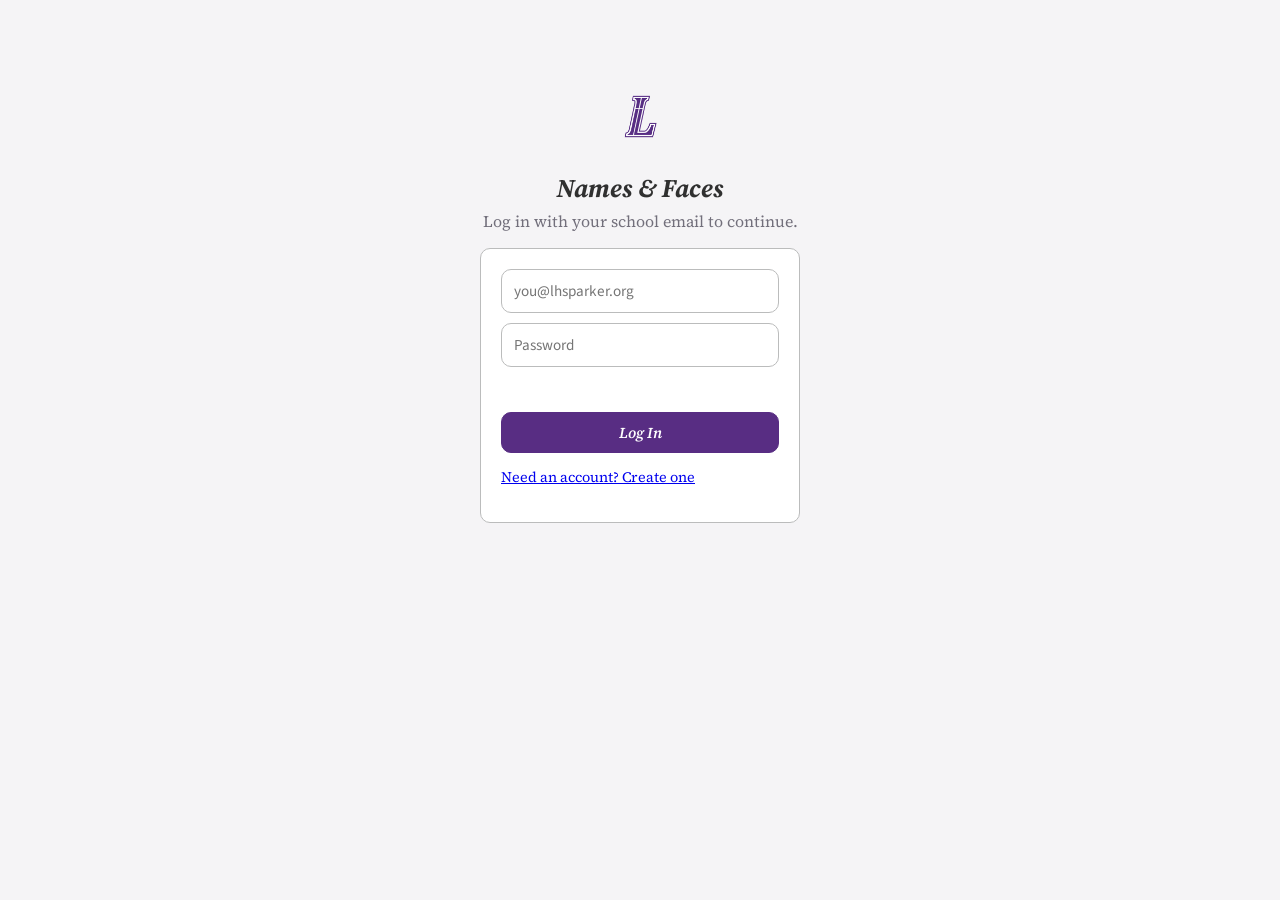
==== index.html @ 2a49c07e "Fix search results hiding a real match behind nickname ties and a 5-result cap Real bug report: sear" ====
<!doctype html>
<html lang="en">
<head>
<meta charset="utf-8">
<title>Names & Faces</title>
<meta name="viewport" content="width=device-width, initial-scale=1">
<link rel="stylesheet" href="style.css">
</head>
<body>
<div id="login-view" class="page login-box hidden">
  <picture>
    <source srcset="assets/logo-white.png" media="(prefers-color-scheme: dark)">
    <img src="assets/logo-purple.png" alt="Lutheran High School" class="brand-mark">
  </picture>
  <h1>Names &amp; Faces</h1>
  <p class="subtitle" id="auth-subtitle">Log in with your school email to continue.</p>
  <div class="card">
    <form id="auth-form">
      <input type="email" id="email" placeholder="you@lhsparker.org" autocomplete="username" required>
      <div style="height:10px;"></div>
      <input type="password" id="password" placeholder="Password" autocomplete="current-password" required>
      <div style="height:10px;"></div>
      <input type="password" id="confirm-password" placeholder="Confirm password" autocomplete="new-password" class="hidden" required>
      <div class="error-msg" id="auth-error"></div>
      <button type="submit" id="auth-submit" style="width:100%; margin-top:10px; justify-content:center;">Log In</button>
    </form>
    <p style="margin-top:14px; font-size:0.9rem;">
      <a href="#" id="auth-toggle">Need an account? Create one</a>
    </p>
  </div>
</div>

<div id="home-view" class="page hidden">
  <div class="topbar">
    <div class="topbar-title">
      <picture>
        <source srcset="assets/logo-white.png" media="(prefers-color-scheme: dark)">
        <img src="assets/logo-purple.png" alt="Lutheran High School" class="brand-mark">
      </picture>
      <div>
        <h1>Names &amp; Faces</h1>
        <p class="subtitle">Pick a deck to study, or build a new one.</p>
      </div>
    </div>
    <div class="topbar-nav">
      <a href="admin.html" id="master-db-link" class="hidden">Master Database</a>
      <a href="users.html" id="manage-users-link" class="hidden">Manage Users</a>
      <a href="#" id="logout-link">Log Out</a>
    </div>
  </div>

  <div class="card">
    <h2 style="margin-top:0;">Find a Student</h2>
    <p class="subtitle" style="margin-bottom:10px;">See what a student looks like, by name. Either field alone is fine.</p>
    <form id="student-search-form" style="display:flex; gap:10px; flex-wrap:wrap;">
      <input type="text" id="search-first-name" placeholder="First name" style="flex:1; min-width:140px;">
      <input type="text" id="search-last-name" placeholder="Last name" style="flex:1; min-width:140px;">
      <button type="submit" style="flex-shrink:0;">Search</button>
    </form>
    <div class="error-msg" id="search-error"></div>
    <div id="search-result"></div>
  </div>

  <div class="grid" id="deck-grid"></div>
</div>

<script src="app.js"></script>
<script>
let mode = "login"; // "login" | "signup"

function setMode(next) {
  mode = next;
  const confirmField = document.getElementById("confirm-password");
  const toggle = document.getElementById("auth-toggle");
  const submit = document.getElementById("auth-submit");
  const subtitle = document.getElementById("auth-subtitle");
  if (mode === "signup") {
    confirmField.classList.remove("hidden");
    confirmField.required = true;
    toggle.textContent = "Have an account? Log in";
    submit.textContent = "Create Account";
    subtitle.textContent = "Create an account with your school email to get started.";
  } else {
    confirmField.classList.add("hidden");
    confirmField.required = false;
    toggle.textContent = "Need an account? Create one";
    submit.textContent = "Log In";
    subtitle.textContent = "Log in with your school email to continue.";
  }
  document.getElementById("auth-error").textContent = "";
}

document.getElementById("auth-toggle").addEventListener("click", (e) => {
  e.preventDefault();
  setMode(mode === "login" ? "signup" : "login");
});

async function render() {
  const loggedIn = !!getToken();
  document.getElementById("login-view").classList.toggle("hidden", loggedIn);
  document.getElementById("home-view").classList.toggle("hidden", !loggedIn);
  if (!loggedIn) return;

  const me = await loadMe();
  document.getElementById("manage-users-link").classList.toggle("hidden", !me.isAdmin);
  document.getElementById("master-db-link").classList.toggle("hidden", !me.isAdmin);

  const decks = await loadDecks();
  const grid = document.getElementById("deck-grid");
  grid.innerHTML =
    decks.map((d) => `
      <div class="deck-tile" data-deck-id="${d.id}">
        <a class="deck-tile-link" href="deck.html?d=${d.id}">${d.label}<small>${d.entryCount} student${d.entryCount === 1 ? "" : "s"}</small></a>
        <div class="deck-tile-actions">
          <a href="deck.html?d=${d.id}" class="btn">Practice</a>
          <a href="deck-view.html?d=${d.id}" class="secondary btn">View All</a>
          <a href="deck-edit.html?d=${d.id}" class="secondary btn">Edit</a>
          <button class="danger delete-deck-btn">Delete</button>
        </div>
      </div>
    `).join("") +
    `<a class="collection-tile all" href="deck-builder.html">+ Create New Deck</a>`;

  grid.querySelectorAll(".delete-deck-btn").forEach((btn) => {
    btn.addEventListener("click", async () => {
      const tile = btn.closest(".deck-tile");
      const deckId = tile.dataset.deckId;
      const label = tile.querySelector(".deck-tile-link").firstChild.textContent.trim();
      if (!confirm(`Delete the deck "${label}"? This cannot be undone.`)) return;
      await apiFetch(`/api/decks/${deckId}`, { method: "DELETE" });
      await loadDecks(true);
      render();
    });
  });
}

document.getElementById("auth-form").addEventListener("submit", async (e) => {
  e.preventDefault();
  const email = document.getElementById("email").value;
  const password = document.getElementById("password").value;
  const errorEl = document.getElementById("auth-error");
  errorEl.textContent = "";

  if (mode === "signup") {
    if (!/^[^\s@]+@lhsparker\.org$/i.test(email)) {
      errorEl.textContent = "Signup is restricted to @lhsparker.org email addresses.";
      return;
    }
    const confirmPassword = document.getElementById("confirm-password").value;
    if (password !== confirmPassword) {
      errorEl.textContent = "Passwords do not match.";
      return;
    }
    if (password.length < 8) {
      errorEl.textContent = "Password must be at least 8 characters.";
      return;
    }
  }

  try {
    const res = await fetch(API_BASE + (mode === "signup" ? "/api/signup" : "/api/login"), {
      method: "POST",
      headers: { "Content-Type": "application/json" },
      body: JSON.stringify({ email, password }),
    });
    const data = await res.json();
    if (!res.ok) {
      errorEl.textContent = data.error || (mode === "signup" ? "Could not create account" : "Login failed");
      return;
    }
    setToken(data.token);
    render();
  } catch (err) {
    errorEl.textContent = "Could not reach the server. Try again.";
  }
});

document.getElementById("logout-link").addEventListener("click", (e) => {
  e.preventDefault();
  logout();
});

// "Find a Student" — best-effort, auto-pick the clear winner; only ask the
// user to choose when it's genuinely ambiguous (a name matching several
// students about equally well). This is a deliberate, scoped exception to
// the app's "no fuzzy matching" default (see similarity() in app.js) — the
// same one deck-edit.js's "Add a Student" search relies on. Matching is
// split into separate first/last queries (matchStudentsByName in app.js) —
// order-independent by construction, tight on last name, broad on first —
// rather than scoring one combined string, which used to score a query
// like "John Stamison" poorly against the stored "Stamison, John" purely
// because of word order.
const CLEAR_MATCH_SCORE = 0.95;
const CLEAR_MATCH_GAP = 0.15;

document.getElementById("student-search-form").addEventListener("submit", async (e) => {
  e.preventDefault();
  const firstQuery = document.getElementById("search-first-name").value.trim();
  const lastQuery = document.getElementById("search-last-name").value.trim();
  const resultEl = document.getElementById("search-result");
  const errorEl = document.getElementById("search-error");
  resultEl.innerHTML = "";
  errorEl.textContent = "";
  if (!firstQuery && !lastQuery) {
    errorEl.textContent = "Enter a first or last name to search.";
    return;
  }
  resultEl.innerHTML = "<p>Searching…</p>";

  const students = await loadMasterStudents();
  const scored = matchStudentsByName(students, { firstQuery, lastQuery });
  const queryLabel = [firstQuery, lastQuery].filter(Boolean).join(" ");

  if (scored.length === 0) {
    resultEl.innerHTML = `<p>No student found matching "${queryLabel}".</p>`;
    return;
  }

  const top = scored[0];
  const second = scored[1];
  // A high top score alone must NOT short-circuit past a close/tied second
  // candidate — two students can both legitimately score a perfect 1.0
  // (e.g. searching last name "Stamison" alone, when two students share
  // that exact last name), and auto-picking one of them would silently
  // hide the other. Only auto-pick when there's no real competitor: no
  // second candidate, a comfortable score gap, or the top is a clearly
  // stronger match than a meaningfully-weaker runner-up.
  const isClear = !second
    || (top.score - second.score) >= CLEAR_MATCH_GAP
    || (top.score >= CLEAR_MATCH_SCORE && second.score < CLEAR_MATCH_SCORE);

  if (isClear) {
    renderStudentResult(resultEl, top.student);
  } else {
    renderCandidatePicker(resultEl, queryLabel, scored);
  }
});

function renderStudentResult(container, student) {
  container.innerHTML = "";
  const list = document.createElement("div");
  list.className = "roster-list";
  container.appendChild(list);
  const card = document.createElement("div");
  card.className = "roster-item";
  card.innerHTML = `<img alt="${student.name}"><div class="name">${student.name}${student.disambiguator ? ` (${student.disambiguator})` : ""}</div>`;
  loadCardImage(card.querySelector("img"), student);
  list.appendChild(card);
  if (!student.hasPhoto) {
    renderAddPhotoControl(card, student.id, () => {
      loadCardImage(card.querySelector("img"), { hasPhoto: true, photoUrl: `/api/master/photo/${student.id}` });
    });
  }
}

// Shows results a page at a time with a "Show More" button, rather than a
// hard cap — a broad first-name search (e.g. "John", which also catches
// nickname-equivalents like "Jack"/"Jonathan") can legitimately match many
// students, and silently truncating to the first few risked hiding the
// one the user actually wanted (found via a real report: dozens of
// same-scoring matches, the desired student wasn't alphabetically early
// enough to make a fixed top-5 cut).
const CANDIDATE_PAGE_SIZE = 10;

function renderCandidatePicker(container, query, scored) {
  container.innerHTML = `<p>${scored.length} student${scored.length === 1 ? "" : "s"} match "${query}" — pick the right one:</p>`;
  const list = document.createElement("div");
  list.className = "roster-list";
  container.appendChild(list);

  const showMoreBtn = document.createElement("button");
  showMoreBtn.type = "button";
  showMoreBtn.className = "secondary hidden";
  showMoreBtn.style.marginTop = "10px";
  container.appendChild(showMoreBtn);

  let shown = 0;
  function showNextPage() {
    for (const { student } of scored.slice(shown, shown + CANDIDATE_PAGE_SIZE)) {
      const item = document.createElement("div");
      item.className = "roster-item";
      item.style.cursor = "pointer";
      item.innerHTML = `<img alt="${student.name}"><div class="name">${student.name}${student.disambiguator ? ` (${student.disambiguator})` : ""}</div>`;
      loadCardImage(item.querySelector("img"), student);
      item.addEventListener("click", () => renderStudentResult(container, student));
      list.appendChild(item);
    }
    shown = Math.min(shown + CANDIDATE_PAGE_SIZE, scored.length);
    const remaining = scored.length - shown;
    showMoreBtn.textContent = `Show More (${remaining} more)`;
    showMoreBtn.classList.toggle("hidden", remaining <= 0);
  }
  showMoreBtn.addEventListener("click", showNextPage);
  showNextPage();
}

setMode("login");
render();
</script>
</body>
</html>
---- style.css ----
@import url("https://fonts.googleapis.com/css2?family=Source+Serif+Pro:ital,wght@0,400;0,600;0,700;1,400;1,600;1,700&family=Source+Sans+Pro:wght@400;600;700&display=swap");

/* Color and type tokens straight from the LuHi Brand Standards (v2025):
   LuHi Purple #582D83, Jet #303030, Grey X11 #BBBCBC, Cultured #F5F4F6,
   plus the secondary set (Thistle/Wisteria/Ultra Violet/Parachute Purple/
   Russian Violet) used only as accents, never as a substitute for purple. */
:root {
  --purple: #582D83;
  --ink: #303030;
  --grey: #BBBCBC;
  --cultured: #F5F4F6;
  --thistle: #D1C9E6;
  --wisteria: #B8A7D6;
  --ultraviolet: #7566A0;
  --parachute: #3F2A56;
  --russianviolet: #2E1A47;

  --bg: var(--cultured);
  --card: #ffffff;
  --text: var(--ink);
  --muted: #726f7b; /* a grey biased toward the purple accent, not a raw grey */
  --accent: var(--purple);
  --accent-hover: var(--parachute);
  --accent-ink: #ffffff;
  --border: var(--grey);
  --focus: var(--ultraviolet);
  --danger: #9c3a3a;
  --danger-border: #c98a8a;
  --radius: 10px;
  --serif: 'Source Serif Pro', Georgia, 'Times New Roman', serif;
  --sans: 'Source Sans Pro', -apple-system, 'Segoe UI', Roboto, sans-serif;
}

@media (prefers-color-scheme: dark) {
  :root {
    --bg: var(--ink);
    --card: #3d3a40;
    --text: #F5F4F6;
    --muted: #b9b2c4;
    --accent-ink: #ffffff;
    --border: #5b5762;
    --focus: var(--thistle);
    --danger: #e69a9a;
    --danger-border: #7a4a4a;
  }
}

* { box-sizing: border-box; }

body {
  margin: 0;
  font-family: var(--serif);
  background: var(--bg);
  color: var(--text);
}

.page {
  max-width: 880px;
  margin: 0 auto;
  padding: 32px 20px 80px;
}

h1 { font-family: var(--serif); font-style: italic; font-weight: 700; font-size: 1.6rem; margin-bottom: 4px; text-wrap: balance; }
h2 { font-family: var(--serif); font-style: italic; font-weight: 600; font-size: 1.2rem; margin: 28px 0 12px; }
p.subtitle { color: var(--muted); margin-top: 0; }

.topbar {
  display: flex;
  justify-content: space-between;
  align-items: center;
  gap: 16px;
  margin-bottom: 24px;
  padding-bottom: 18px;
  border-bottom: 1px solid var(--border);
}

.topbar-title { display: flex; align-items: center; gap: 12px; }
.brand-mark { height: 38px; width: auto; flex-shrink: 0; }

.topbar a { color: var(--ultraviolet); text-decoration: none; font-family: var(--sans); font-weight: 600; font-size: 0.9rem; }
.topbar a:hover { text-decoration: underline; }
@media (prefers-color-scheme: dark) { .topbar a { color: var(--thistle); } }

/* Nav links styled as small, clearly-clickable button pills rather than
   plain colored text — plain links tested as too easy to miss. Compact
   padding/font-size keeps the topbar from growing taller than a single row. */
.topbar-nav { display: flex; align-items: center; gap: 8px; flex-wrap: wrap; }
.topbar-nav a {
  display: inline-flex;
  align-items: center;
  font-weight: 600;
  font-size: 0.82rem;
  padding: 7px 12px;
  border-radius: var(--radius);
  border: 1.5px solid var(--border);
  background: var(--card);
  color: var(--text);
  text-decoration: none;
  transition: background 0.15s, border-color 0.15s, color 0.15s;
}
.topbar-nav a:hover {
  text-decoration: none;
  background: rgba(88,45,131,0.08);
  border-color: var(--accent);
  color: var(--accent);
}
@media (prefers-color-scheme: dark) {
  .topbar-nav a:hover { background: rgba(209,201,230,0.1); border-color: var(--thistle); color: var(--thistle); }
}

button, .btn {
  display: inline-flex;
  align-items: center;
  gap: 6px;
  font-family: var(--serif);
  font-style: italic;
  font-weight: 600;
  background: var(--accent);
  color: var(--accent-ink);
  border: 1.5px solid var(--accent);
  border-radius: var(--radius);
  padding: 9px 16px;
  font-size: 0.95rem;
  cursor: pointer;
  text-decoration: none;
}
button:hover, .btn:hover { background: var(--accent-hover); border-color: var(--accent-hover); }
button.secondary, .btn.secondary { background: transparent; color: var(--text); border-color: var(--border); }
button.secondary:hover { background: rgba(88,45,131,0.07); border-color: var(--text); }
button.danger { background: transparent; color: var(--danger); border-color: var(--danger-border); }
button.danger:hover { background: rgba(156,58,58,0.08); }
button:disabled { opacity: 0.5; cursor: not-allowed; }
button:focus-visible, a:focus-visible, input:focus-visible {
  outline: 2px solid var(--focus); outline-offset: 2px;
}

input[type="text"], input[type="password"], input[type="email"], select {
  font-family: var(--sans);
  padding: 10px 12px;
  border: 1px solid var(--border);
  border-radius: var(--radius);
  background: var(--card);
  color: var(--text);
  font-size: 0.95rem;
  width: 100%;
}

.card {
  background: var(--card);
  border: 1px solid var(--border);
  border-radius: var(--radius);
  padding: 20px;
  margin-bottom: 16px;
}

.grid {
  display: grid;
  grid-template-columns: repeat(auto-fill, minmax(160px, 1fr));
  gap: 14px;
}

.collection-tile {
  display: block;
  background: var(--card);
  border: 1px solid var(--border);
  border-top: 3px solid var(--accent);
  border-radius: var(--radius);
  padding: 20px 14px;
  text-align: center;
  text-decoration: none;
  color: var(--text);
  font-family: var(--serif);
  font-style: italic;
  font-weight: 700;
  transition: box-shadow 0.15s, transform 0.15s;
}
.collection-tile:hover { box-shadow: 0 4px 16px rgba(88,45,131,0.14); transform: translateY(-1px); }
.collection-tile.all { background: var(--accent); border-top-color: var(--accent); color: var(--accent-ink); }
.collection-tile small { display: block; font-family: var(--sans); font-weight: 400; font-style: normal; color: var(--muted); margin-top: 4px; font-size: 0.8rem; }
.collection-tile.all small { color: rgba(255,255,255,0.85); }

.login-box { max-width: 360px; margin: 60px auto 0; text-align: center; }
.login-box .brand-mark { height: 52px; margin-bottom: 4px; }
.login-box .card { text-align: left; }
.error-msg { color: var(--danger); font-family: var(--sans); font-size: 0.9rem; margin-top: 8px; min-height: 1.2em; }

.flashcard { text-align: center; }
.flashcard .frame {
  display: inline-block;
  padding: 14px;
  border-radius: 16px;
  background: linear-gradient(180deg, var(--thistle) 0%, transparent 70%);
}
@media (prefers-color-scheme: dark) {
  .flashcard .frame { background: linear-gradient(180deg, var(--russianviolet) 0%, transparent 70%); }
}
.flashcard img {
  display: block;
  margin: 0 auto;
  max-width: 100%;
  max-height: 380px;
  border-radius: var(--radius);
  border: 1px solid var(--border);
  background: var(--cultured);
}
@supports (height: 1dvh) {
  .flashcard img { max-height: min(380px, 42dvh); }
}
.flashcard .name {
  font-family: var(--serif);
  font-style: italic;
  font-size: 1.4rem;
  font-weight: 700;
  margin-top: 16px;
  min-height: 1.6em;
}
.flashcard .progress { font-family: var(--sans); color: var(--muted); margin-bottom: 12px; font-size: 0.9rem; }
.flashcard .actions { display: flex; justify-content: center; gap: 10px; margin-top: 18px; }

.tabs { display: flex; gap: 4px; border-bottom: 1px solid var(--border); margin-bottom: 20px; }
.tabs button {
  font-family: var(--serif); font-style: italic; font-weight: 600;
  background: none; color: var(--muted); border: none; border-radius: 0;
  border-bottom: 2px solid transparent; padding: 10px 16px;
}
.tabs button.active { color: var(--accent); border-bottom-color: var(--accent); background: none; }
.tabs button:hover { background: none; color: var(--accent-hover); }
@media (prefers-color-scheme: dark) {
  .tabs button.active { color: var(--thistle); border-bottom-color: var(--thistle); }
  .tabs button:hover { color: var(--thistle); }
}

.roster-list { display: grid; grid-template-columns: repeat(auto-fill, minmax(130px, 1fr)); gap: 12px; }
.roster-item { text-align: center; font-family: var(--sans); }
.roster-item img { width: 100%; aspect-ratio: 1; object-fit: cover; border-radius: var(--radius); border: 1px solid var(--border); background: var(--cultured); }
.roster-item .name { font-size: 0.85rem; margin: 6px 0 4px; }

.import-page-status { display: flex; align-items: center; gap: 10px; padding: 6px 0; color: var(--muted); font-family: var(--sans); font-size: 0.9rem; }
.warn { color: #8a5a1f; font-family: var(--sans); font-size: 0.85rem; }
@media (prefers-color-scheme: dark) { .warn { color: #d9a45c; } }

.duplicate-group h4 { font-family: var(--serif); font-style: italic; margin: 0 0 10px; }
.mode-choice { display: flex; flex-direction: column; gap: 6px; margin-bottom: 14px; font-family: var(--sans); font-size: 0.9rem; }
.mode-choice label { display: flex; align-items: center; gap: 6px; }
.mode-choice input { width: auto; }
.duplicate-candidates { display: grid; grid-template-columns: repeat(auto-fill, minmax(130px, 1fr)); gap: 12px; }
.duplicate-candidate { text-align: center; font-family: var(--sans); }
.duplicate-candidate img { width: 100%; aspect-ratio: 1; object-fit: cover; border-radius: var(--radius); border: 1px solid var(--border); background: var(--cultured); }
.duplicate-candidate .name { font-size: 0.85rem; margin: 6px 0 4px; }
.duplicate-candidate label { display: flex; align-items: center; justify-content: center; gap: 5px; font-size: 0.8rem; }
.duplicate-candidate label input { width: auto; }
.duplicate-candidate .disambig-input { font-size: 0.85rem; padding: 6px 8px; }

.match-options { display: flex; flex-direction: column; gap: 8px; margin: 10px 0; }
.match-option { display: flex; align-items: flex-start; gap: 10px; padding: 8px 10px; border: 1px solid var(--border); border-radius: var(--radius); cursor: pointer; font-family: var(--sans); }
.match-option:hover { background: rgba(88,45,131,0.06); }
.match-option input { margin-top: 20px; width: auto; }
.match-option img { width: 48px; height: 48px; object-fit: cover; border-radius: 6px; border: 1px solid var(--border); background: var(--cultured); }

.deck-tile {
  background: var(--card);
  border: 1px solid var(--border);
  border-top: 3px solid var(--accent);
  border-radius: var(--radius);
  padding: 16px 14px;
  display: flex;
  flex-direction: column;
  gap: 10px;
  transition: box-shadow 0.15s;
}
.deck-tile:hover { box-shadow: 0 4px 16px rgba(88,45,131,0.14); }
.deck-tile-link { text-decoration: none; color: var(--text); font-family: var(--serif); font-style: italic; font-weight: 700; text-align: center; }
.deck-tile-link small { display: block; font-family: var(--sans); font-weight: 400; font-style: normal; color: var(--muted); margin-top: 4px; font-size: 0.8rem; }
.deck-tile-actions { display: flex; flex-wrap: wrap; justify-content: center; gap: 8px; font-family: var(--sans); }
.deck-tile-actions a, .deck-tile-actions button { font-family: var(--sans); font-style: normal; font-size: 0.8rem; padding: 6px 10px; }

.roster-item-selectable { cursor: pointer; display: block; }
.roster-item-selectable input { margin-bottom: 6px; width: auto; }

.match-row { display: flex; align-items: center; gap: 10px; padding: 8px 10px; border: 1px solid var(--border); border-radius: var(--radius); margin-bottom: 8px; font-family: var(--sans); }
.match-row img { width: 40px; height: 40px; object-fit: cover; border-radius: 6px; border: 1px solid var(--border); background: var(--cultured); flex-shrink: 0; }
.match-row span { flex: 1; }

.user-row { display: flex; justify-content: space-between; align-items: center; gap: 14px; font-family: var(--sans); }
.user-row-email { font-weight: 600; }
.user-row-meta { color: var(--muted); font-size: 0.85rem; margin-top: 2px; }
.admin-badge { background: var(--accent); color: var(--accent-ink); font-family: var(--sans); font-size: 0.7rem; font-weight: 600; padding: 2px 7px; border-radius: 20px; vertical-align: middle; }

/* Tighten vertical rhythm on phones so a whole flashcard (and other
   single-screen views) fits without scrolling, instead of shrinking any
   one element drastically. */
@media (max-width: 480px) {
  .page { padding: 16px 16px 24px; }
  .topbar { margin-bottom: 12px; padding-bottom: 10px; gap: 10px; }
  .topbar h1 { font-size: 1.3rem; }
  .brand-mark { height: 30px; }
  .topbar-nav a { padding: 6px 10px; font-size: 0.76rem; }
  .card { padding: 14px; }
  .flashcard .progress { margin-bottom: 6px; }
  .flashcard .frame { padding: 8px; }
  .flashcard img { max-height: min(300px, 36vh); }
  @supports (height: 1dvh) {
    .flashcard img { max-height: min(300px, 36dvh); }
  }
  .flashcard .name { margin-top: 8px; font-size: 1.2rem; min-height: 1.4em; }
  .flashcard .actions { margin-top: 10px; gap: 8px; }
  .flashcard .actions + .actions { margin-top: 8px; }
}

.hidden { display: none !important; }
.spinner {
  width: 16px; height: 16px; border: 2px solid var(--border); border-top-color: var(--accent);
  border-radius: 50%; animation: spin 0.8s linear infinite; display: inline-block;
}
@media (prefers-reduced-motion: reduce) {
  .spinner { animation-duration: 2.2s; }
}
@keyframes spin { to { transform: rotate(360deg); } }
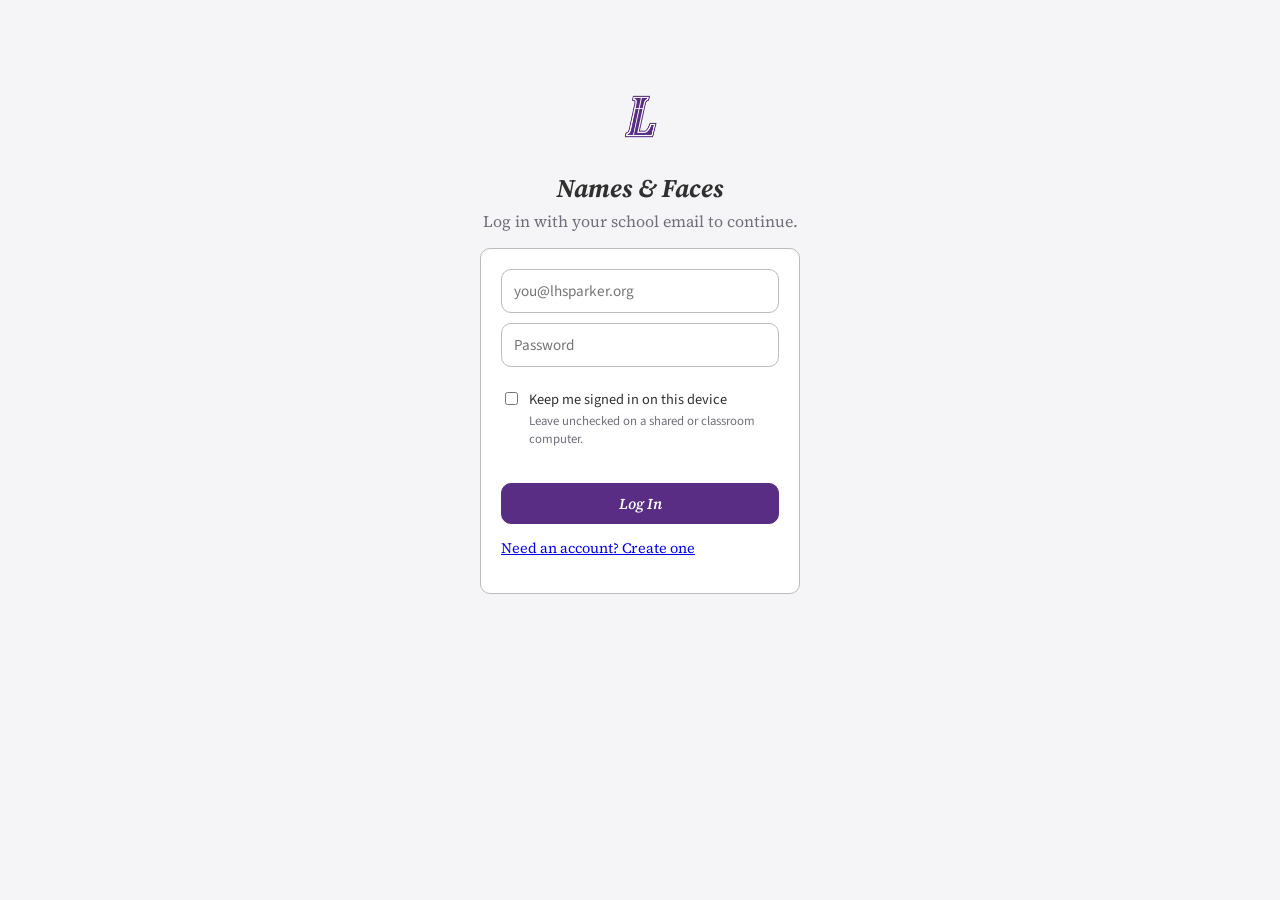
==== commit 05eff71e: "Add "Keep me signed in" with revocable server-side sessions Replaces stateless HMAC tokens with rand" ====
--- a/index.html
+++ b/index.html
@@ -21,6 +21,10 @@
       <input type="password" id="password" placeholder="Password" autocomplete="current-password" required>
       <div style="height:10px;"></div>
       <input type="password" id="confirm-password" placeholder="Confirm password" autocomplete="new-password" class="hidden" required>
+      <label class="remember-me">
+        <input type="checkbox" id="remember-me">
+        <span>Keep me signed in on this device<small>Leave unchecked on a shared or classroom computer.</small></span>
+      </label>
       <div class="error-msg" id="auth-error"></div>
       <button type="submit" id="auth-submit" style="width:100%; margin-top:10px; justify-content:center;">Log In</button>
     </form>
@@ -33,16 +37,19 @@
 <div id="home-view" class="page hidden">
   <div class="topbar">
     <div class="topbar-title">
-      <picture>
-        <source srcset="assets/logo-white.png" media="(prefers-color-scheme: dark)">
-        <img src="assets/logo-purple.png" alt="Lutheran High School" class="brand-mark">
-      </picture>
+      <a href="index.html" class="brand-link" title="Home">
+        <picture>
+          <source srcset="assets/logo-white.png" media="(prefers-color-scheme: dark)">
+          <img src="assets/logo-purple.png" alt="Lutheran High School" class="brand-mark">
+        </picture>
+      </a>
       <div>
-        <h1>Names &amp; Faces</h1>
+        <h1><a href="index.html" class="brand-link">Names &amp; Faces</a></h1>
         <p class="subtitle">Pick a deck to study, or build a new one.</p>
       </div>
     </div>
     <div class="topbar-nav">
+      <a href="missing-photos.html">Missing Photos</a>
       <a href="admin.html" id="master-db-link" class="hidden">Master Database</a>
       <a href="users.html" id="manage-users-link" class="hidden">Manage Users</a>
       <a href="#" id="logout-link">Log Out</a>
@@ -52,7 +59,7 @@
   <div class="card">
     <h2 style="margin-top:0;">Find a Student</h2>
     <p class="subtitle" style="margin-bottom:10px;">See what a student looks like, by name. Either field alone is fine.</p>
-    <form id="student-search-form" style="display:flex; gap:10px; flex-wrap:wrap;">
+    <form id="student-search-form" autocomplete="off" style="display:flex; gap:10px; flex-wrap:wrap;">
       <input type="text" id="search-first-name" placeholder="First name" style="flex:1; min-width:140px;">
       <input type="text" id="search-last-name" placeholder="Last name" style="flex:1; min-width:140px;">
       <button type="submit" style="flex-shrink:0;">Search</button>
@@ -62,6 +69,8 @@
   </div>
 
   <div class="grid" id="deck-grid"></div>
+
+  <p class="logout-all">Lost a laptop or phone? <a href="#" id="logout-all-link">Log out of all devices</a></p>
 </div>
 
 <script src="app.js"></script>
@@ -107,10 +116,22 @@
 
   const decks = await loadDecks();
   const grid = document.getElementById("deck-grid");
+  // The built-in decks (All Students, then one per grade — see
+  // BUILT_IN_DECKS in app.js) come first for everyone — Practice/View All
+  // only, no Edit/Delete.
   grid.innerHTML =
+    BUILT_IN_DECKS.map((d) => `
+      <div class="deck-tile">
+        <a class="deck-tile-link" href="deck.html?d=${d.id}">${escapeHtml(d.label)}<small>A&ndash;Z by last name</small></a>
+        <div class="deck-tile-actions">
+          <a href="deck.html?d=${d.id}" class="btn">Practice</a>
+          <a href="deck-view.html?d=${d.id}" class="secondary btn">View All</a>
+        </div>
+      </div>
+    `).join("") +
     decks.map((d) => `
-      <div class="deck-tile" data-deck-id="${d.id}">
-        <a class="deck-tile-link" href="deck.html?d=${d.id}">${d.label}<small>${d.entryCount} student${d.entryCount === 1 ? "" : "s"}</small></a>
+      <div class="deck-tile" data-deck-id="${escapeHtml(d.id)}">
+        <a class="deck-tile-link" href="deck.html?d=${d.id}">${escapeHtml(d.label)}<small>${d.entryCount} student${d.entryCount === 1 ? "" : "s"}</small></a>
         <div class="deck-tile-actions">
           <a href="deck.html?d=${d.id}" class="btn">Practice</a>
           <a href="deck-view.html?d=${d.id}" class="secondary btn">View All</a>
@@ -138,6 +159,7 @@
   e.preventDefault();
   const email = document.getElementById("email").value;
   const password = document.getElementById("password").value;
+  const remember = document.getElementById("remember-me").checked;
   const errorEl = document.getElementById("auth-error");
   errorEl.textContent = "";
 
@@ -161,14 +183,14 @@
     const res = await fetch(API_BASE + (mode === "signup" ? "/api/signup" : "/api/login"), {
       method: "POST",
       headers: { "Content-Type": "application/json" },
-      body: JSON.stringify({ email, password }),
+      body: JSON.stringify({ email, password, remember }),
     });
     const data = await res.json();
     if (!res.ok) {
       errorEl.textContent = data.error || (mode === "signup" ? "Could not create account" : "Login failed");
       return;
     }
-    setToken(data.token);
+    setToken(data.token, remember);
     render();
   } catch (err) {
     errorEl.textContent = "Could not reach the server. Try again.";
@@ -178,6 +200,12 @@
 document.getElementById("logout-link").addEventListener("click", (e) => {
   e.preventDefault();
   logout();
+});
+
+document.getElementById("logout-all-link").addEventListener("click", (e) => {
+  e.preventDefault();
+  if (!confirm("Log out of Names & Faces on every device, including this one?")) return;
+  logout(true);
 });
 
 // "Find a Student" — best-effort, auto-pick the clear winner; only ask the
@@ -212,7 +240,7 @@
   const queryLabel = [firstQuery, lastQuery].filter(Boolean).join(" ");
 
   if (scored.length === 0) {
-    resultEl.innerHTML = `<p>No student found matching "${queryLabel}".</p>`;
+    resultEl.innerHTML = `<p>No student found matching "${escapeHtml(queryLabel)}".</p>`;
     return;
   }
 
@@ -243,7 +271,7 @@
   container.appendChild(list);
   const card = document.createElement("div");
   card.className = "roster-item";
-  card.innerHTML = `<img alt="${student.name}"><div class="name">${student.name}${student.disambiguator ? ` (${student.disambiguator})` : ""}</div>`;
+  card.innerHTML = `<img alt="${escapeHtml(student.name)}"><div class="name">${escapeHtml(studentDisplayName(student))}</div>`;
   loadCardImage(card.querySelector("img"), student);
   list.appendChild(card);
   if (!student.hasPhoto) {
@@ -251,6 +279,66 @@
       loadCardImage(card.querySelector("img"), { hasPhoto: true, photoUrl: `/api/master/photo/${student.id}` });
     });
   }
+  const membership = document.createElement("p");
+  membership.className = "student-decks";
+  membership.textContent = "Checking your decks…";
+  container.appendChild(membership);
+  renderDeckMembership(membership, student.id);
+}
+
+// "In your 9th period" — which of the user's own decks contain this
+// student, phrased from the deck names. Teachers typically name decks after
+// class periods, so a label with a recognizable period/hour number becomes
+// "9th period"; anything else is quoted as-is ("your "Gen Chem" deck").
+async function renderDeckMembership(el, studentId) {
+  try {
+    const res = await apiFetch(`/api/master/students/${encodeURIComponent(studentId)}/decks`);
+    const data = await res.json();
+    if (!res.ok) throw new Error(data.error);
+    if (data.decks.length === 0) {
+      el.textContent = "You don't have this student in a class.";
+      return;
+    }
+    // Period-numbered decks first, in period order; anything else after.
+    const described = data.decks.map((d) => describeDeckLabel(d.label));
+    described.sort((a, b) => (a.period ?? Infinity) - (b.period ?? Infinity));
+    el.textContent = `In your ${joinWithAnd(described.map((d) => d.text))}.`;
+  } catch {
+    el.textContent = "";
+  }
+}
+
+function ordinal(n) {
+  const mod100 = n % 100;
+  if (mod100 >= 11 && mod100 <= 13) return `${n}th`;
+  return n + ({ 1: "st", 2: "nd", 3: "rd" }[n % 10] || "th");
+}
+
+// Recognizes "9th Period", "Period 9", "Per. 9", "P9", "9th Hour", "Hour 3",
+// "Period 1A" (block-schedule letter kept). Returns e.g. "9th period" /
+// "period 1A" / "3rd hour" (plus the period number, for sorting), or the
+// label quoted as a deck when no period number can be read from it.
+const PERIOD_WORDS = "period|per\\.?|pd\\.?|hour|hr\\.?";
+const NUMBER_FIRST_RE = new RegExp(`\\b(\\d{1,2})(?:st|nd|rd|th)?\\s*(${PERIOD_WORDS})(?![a-z])`, "i");
+const WORD_FIRST_RE = new RegExp(`(?:^|[^a-z])(${PERIOD_WORDS}|p)\\s*#?\\s*(\\d{1,2})([a-d])?(?![a-z0-9])`, "i");
+
+function describeDeckLabel(label) {
+  const unitWord = (w) => (/^h/i.test(w) ? "hour" : "period");
+  let m = label.match(NUMBER_FIRST_RE);
+  if (m) return { text: `${ordinal(Number(m[1]))} ${unitWord(m[2])}`, period: Number(m[1]) };
+  m = label.match(WORD_FIRST_RE);
+  if (m) {
+    const unit = unitWord(m[1]);
+    const text = m[3] ? `${unit} ${m[2]}${m[3].toUpperCase()}` : `${ordinal(Number(m[2]))} ${unit}`;
+    return { text, period: Number(m[2]) };
+  }
+  return { text: `"${label}" deck`, period: null };
+}
+
+function joinWithAnd(parts) {
+  if (parts.length <= 1) return parts.join("");
+  if (parts.length === 2) return `${parts[0]} and ${parts[1]}`;
+  return `${parts.slice(0, -1).join(", ")}, and ${parts[parts.length - 1]}`;
 }
 
 // Shows results a page at a time with a "Show More" button, rather than a
@@ -263,7 +351,7 @@
 const CANDIDATE_PAGE_SIZE = 10;
 
 function renderCandidatePicker(container, query, scored) {
-  container.innerHTML = `<p>${scored.length} student${scored.length === 1 ? "" : "s"} match "${query}" — pick the right one:</p>`;
+  container.innerHTML = `<p>${scored.length} student${scored.length === 1 ? "" : "s"} match "${escapeHtml(query)}" — pick the right one:</p>`;
   const list = document.createElement("div");
   list.className = "roster-list";
   container.appendChild(list);
@@ -280,7 +368,7 @@
       const item = document.createElement("div");
       item.className = "roster-item";
       item.style.cursor = "pointer";
-      item.innerHTML = `<img alt="${student.name}"><div class="name">${student.name}${student.disambiguator ? ` (${student.disambiguator})` : ""}</div>`;
+      item.innerHTML = `<img alt="${escapeHtml(student.name)}"><div class="name">${escapeHtml(studentDisplayName(student))}</div>`;
       loadCardImage(item.querySelector("img"), student);
       item.addEventListener("click", () => renderStudentResult(container, student));
       list.appendChild(item);
--- a/style.css
+++ b/style.css
@@ -77,6 +77,11 @@
 .topbar-title { display: flex; align-items: center; gap: 12px; }
 .brand-mark { height: 38px; width: auto; flex-shrink: 0; }
 
+/* Logo (every page) and the home-page title link back to index.html. Looks
+   like plain branding, not a link — override the generic .topbar a styling. */
+.topbar a.brand-link { display: inline-flex; color: inherit; font: inherit; }
+.topbar a.brand-link:hover { text-decoration: none; opacity: 0.8; }
+
 .topbar a { color: var(--ultraviolet); text-decoration: none; font-family: var(--sans); font-weight: 600; font-size: 0.9rem; }
 .topbar a:hover { text-decoration: underline; }
 @media (prefers-color-scheme: dark) { .topbar a { color: var(--thistle); } }
@@ -182,6 +187,10 @@
 .login-box { max-width: 360px; margin: 60px auto 0; text-align: center; }
 .login-box .brand-mark { height: 52px; margin-bottom: 4px; }
 .login-box .card { text-align: left; }
+.remember-me { display: flex; align-items: flex-start; gap: 8px; margin-top: 12px; font-family: var(--sans); font-size: 0.9rem; cursor: pointer; }
+.remember-me input { width: auto; margin-top: 3px; }
+.remember-me small { display: block; color: var(--muted); font-size: 0.8rem; margin-top: 2px; }
+.logout-all { text-align: center; color: var(--muted); font-family: var(--sans); font-size: 0.85rem; margin-top: 28px; }
 .error-msg { color: var(--danger); font-family: var(--sans); font-size: 0.9rem; margin-top: 8px; min-height: 1.2em; }
 
 .flashcard { text-align: center; }
@@ -234,6 +243,8 @@
 .roster-item { text-align: center; font-family: var(--sans); }
 .roster-item img { width: 100%; aspect-ratio: 1; object-fit: cover; border-radius: var(--radius); border: 1px solid var(--border); background: var(--cultured); }
 .roster-item .name { font-size: 0.85rem; margin: 6px 0 4px; }
+/* "In your 9th period" line under a home-page search result. */
+.student-decks { font-family: var(--sans); font-weight: 600; margin: 10px 0 0; }
 
 .import-page-status { display: flex; align-items: center; gap: 10px; padding: 6px 0; color: var(--muted); font-family: var(--sans); font-size: 0.9rem; }
 .warn { color: #8a5a1f; font-family: var(--sans); font-size: 0.85rem; }
